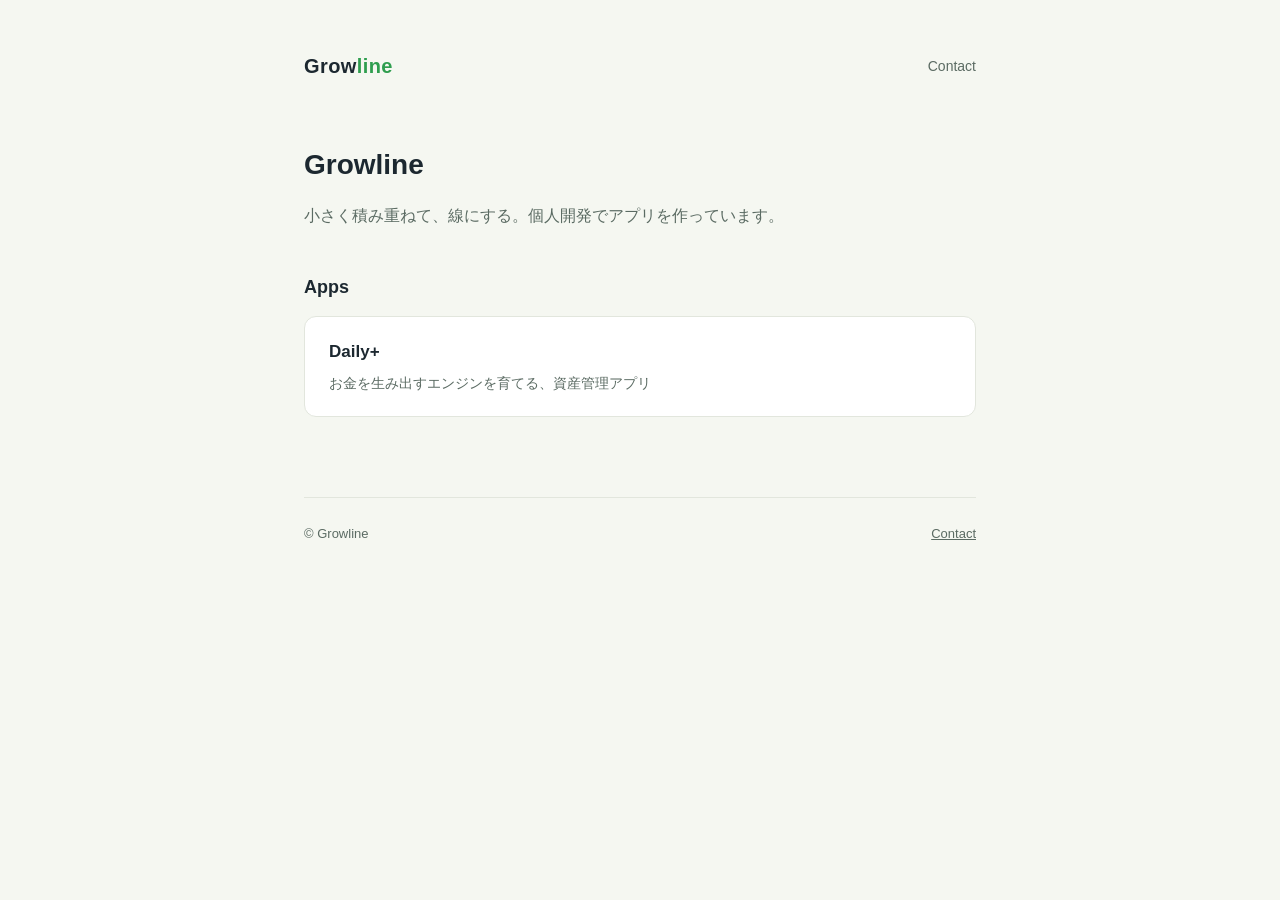
==== index.html @ 9c09496f "Initial Growline site: Daily+ の紹介・プライバシーポリシー・利用規約を公開" ====
<!doctype html>
<html lang="ja">
<head>
<meta charset="utf-8">
<meta name="viewport" content="width=device-width, initial-scale=1">
<title>Growline</title>
<meta name="description" content="Growlineが開発しているアプリの一覧とサポート情報">
<link rel="stylesheet" href="./assets/css/style.css">
</head>
<body>
<div class="wrap">
  <header class="site-header">
    <a class="logo" href="./">Grow<span>line</span></a>
    <nav class="site-nav">
      <a href="./contact/">Contact</a>
    </nav>
  </header>

  <main>
    <h1>Growline</h1>
    <p class="lede">小さく積み重ねて、線にする。個人開発でアプリを作っています。</p>

    <h2>Apps</h2>
    <a class="app-card" href="./apps/daily-plus/">
      <div class="app-name">Daily+</div>
      <p class="app-desc">お金を生み出すエンジンを育てる、資産管理アプリ</p>
    </a>
  </main>

  <footer class="site-footer">
    <span>&copy; Growline</span>
    <a href="./contact/">Contact</a>
  </footer>
</div>
</body>
</html>
---- assets/css/style.css ----
:root {
  --ink: #1c2830;
  --ink-soft: #5b6b63;
  --bg: #f5f7f1;
  --surface: #ffffff;
  --line: #e2e6dd;
  --accent: #2f9e4f;
  --accent-soft: #8bc63f;
  --max-width: 720px;
}

@media (prefers-color-scheme: dark) {
  :root {
    --ink: #eaf1ec;
    --ink-soft: #a7b3ac;
    --bg: #10161a;
    --surface: #171f24;
    --line: #263038;
    --accent: #4fc873;
    --accent-soft: #a8db5c;
  }
}

* {
  box-sizing: border-box;
}

body {
  margin: 0;
  background: var(--bg);
  color: var(--ink);
  font-family: -apple-system, BlinkMacSystemFont, "Hiragino Sans", "Yu Gothic", "Noto Sans JP", sans-serif;
  line-height: 1.8;
  -webkit-font-smoothing: antialiased;
}

.wrap {
  max-width: var(--max-width);
  margin: 0 auto;
  padding: 48px 24px 80px;
}

header.site-header {
  display: flex;
  align-items: center;
  justify-content: space-between;
  margin-bottom: 56px;
}

.logo {
  font-size: 20px;
  font-weight: 700;
  letter-spacing: 0.02em;
  color: var(--ink);
  text-decoration: none;
}

.logo span {
  color: var(--accent);
}

nav.site-nav a {
  color: var(--ink-soft);
  text-decoration: none;
  font-size: 14px;
  margin-left: 20px;
}

nav.site-nav a:hover {
  color: var(--accent);
}

h1 {
  font-size: 28px;
  font-weight: 700;
  margin: 0 0 12px;
}

h2 {
  font-size: 18px;
  font-weight: 700;
  margin: 40px 0 12px;
}

p {
  color: var(--ink-soft);
  margin: 0 0 16px;
}

.lede {
  font-size: 16px;
  color: var(--ink-soft);
  margin-bottom: 40px;
}

.app-card {
  display: block;
  padding: 20px 24px;
  border: 1px solid var(--line);
  border-radius: 12px;
  background: var(--surface);
  text-decoration: none;
  color: var(--ink);
  margin-bottom: 16px;
  transition: border-color 0.15s ease;
}

.app-card:hover {
  border-color: var(--accent);
}

.app-card .app-name {
  font-size: 17px;
  font-weight: 700;
  margin-bottom: 4px;
}

.app-card .app-desc {
  font-size: 14px;
  color: var(--ink-soft);
  margin: 0;
}

.app-links {
  display: flex;
  gap: 16px;
  margin-top: 24px;
  font-size: 14px;
}

.app-links a {
  color: var(--accent);
  text-decoration: none;
}

.app-links a:hover {
  text-decoration: underline;
}

.legal section {
  margin-bottom: 28px;
}

.legal h2 {
  font-size: 16px;
  margin: 0 0 8px;
}

.legal p {
  white-space: pre-line;
}

.effective-date {
  margin-top: 48px;
  font-size: 13px;
  color: var(--ink-soft);
  border-top: 1px solid var(--line);
  padding-top: 16px;
}

.back-link {
  display: inline-block;
  margin-bottom: 32px;
  font-size: 14px;
  color: var(--ink-soft);
  text-decoration: none;
}

.back-link:hover {
  color: var(--accent);
}

footer.site-footer {
  margin-top: 80px;
  padding-top: 24px;
  border-top: 1px solid var(--line);
  font-size: 13px;
  color: var(--ink-soft);
  display: flex;
  justify-content: space-between;
  flex-wrap: wrap;
  gap: 8px;
}

footer.site-footer a {
  color: var(--ink-soft);
}

.contact-email {
  display: inline-block;
  font-size: 16px;
  font-weight: 600;
  color: var(--accent);
  text-decoration: none;
  margin-top: 8px;
}
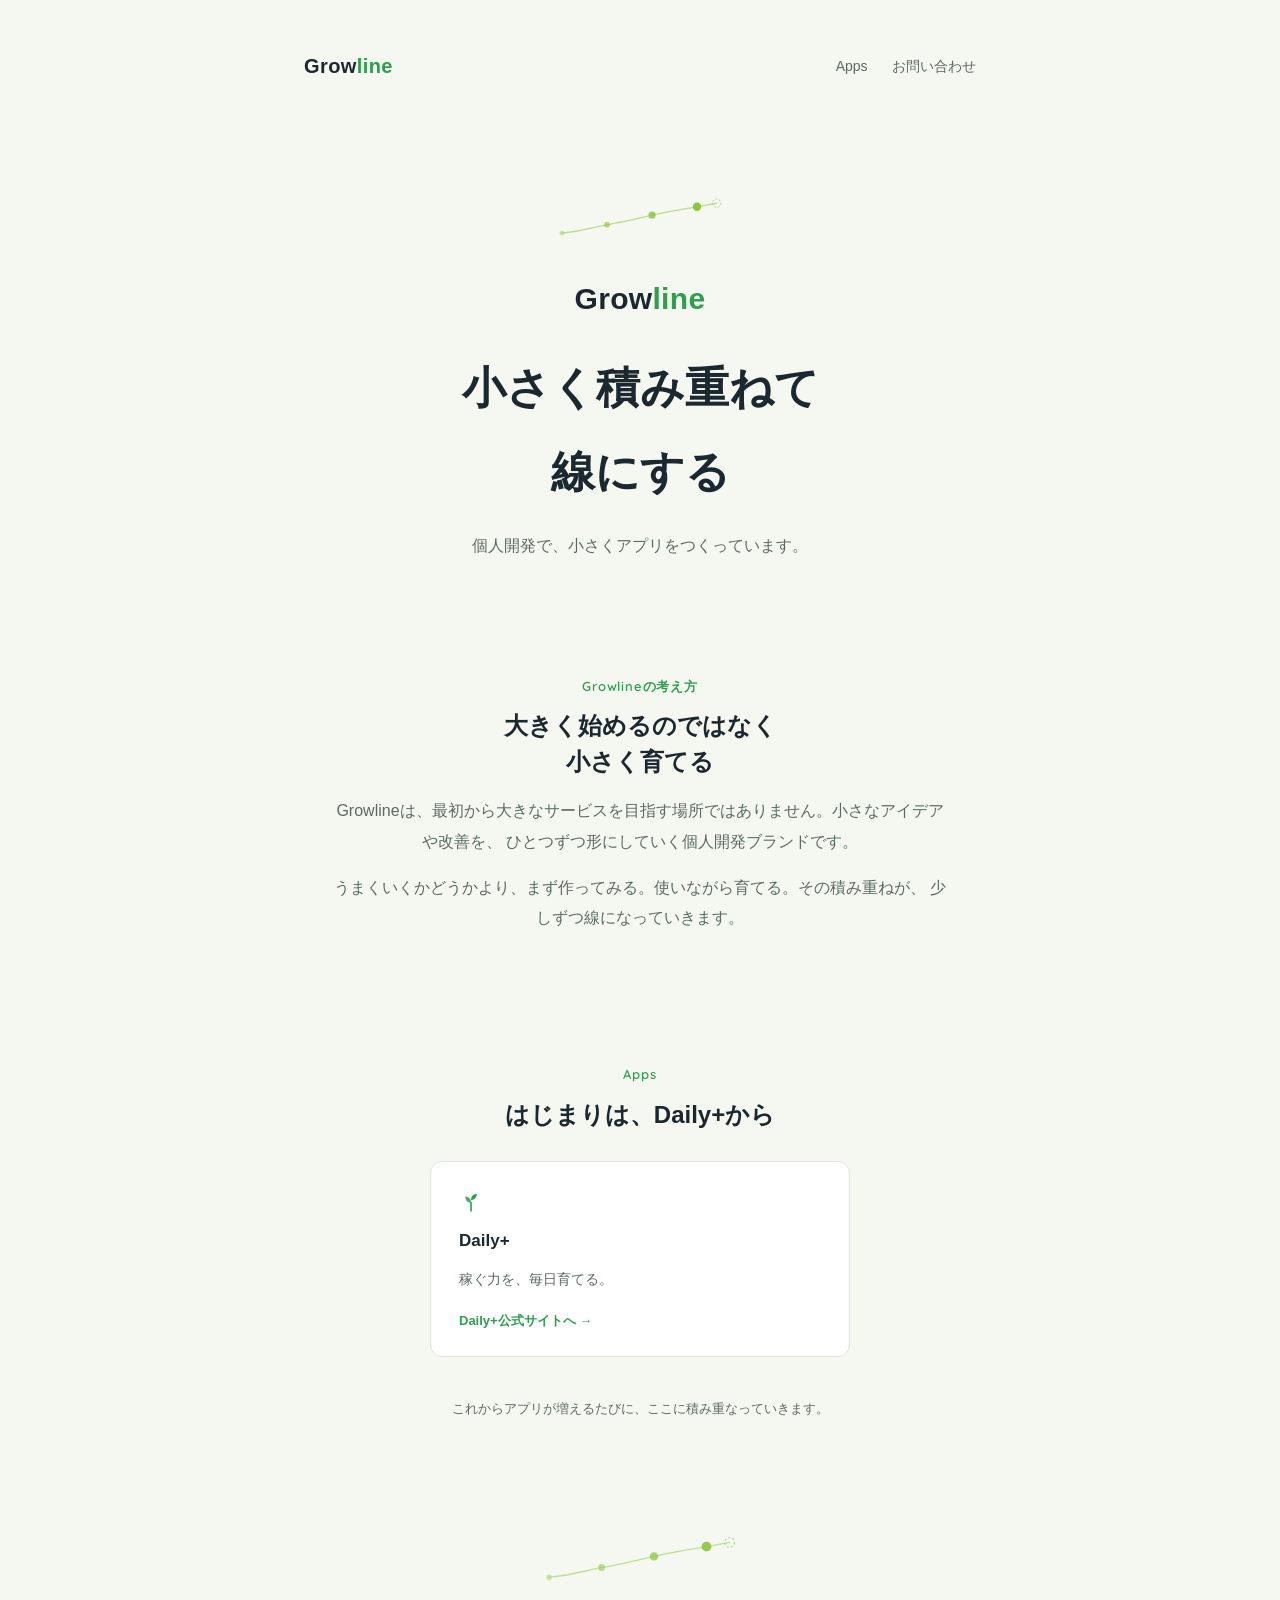
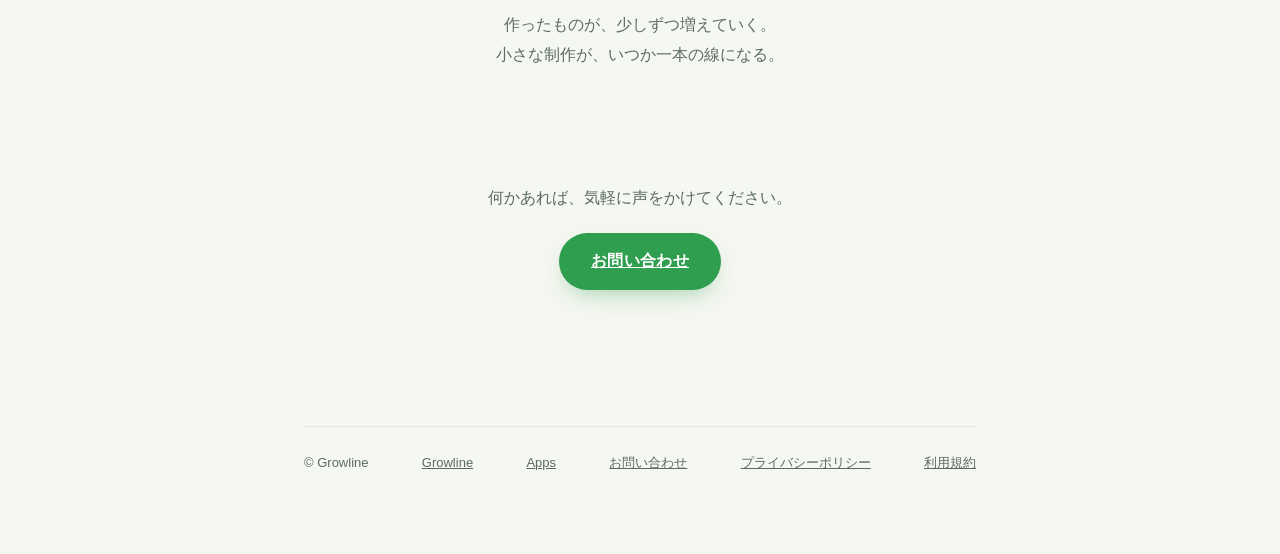
==== commit ad4ba725: "Growlineトップページをブランドサイトへリニューアル、ヘッダー表記を統一 - トップページをHero/考え方/Apps/積み重ね/Contact/Footerの構成に全面リライト。   「小さく" ====
--- a/index.html
+++ b/index.html
@@ -4,33 +4,114 @@
 <meta charset="utf-8">
 <meta name="viewport" content="width=device-width, initial-scale=1">
 <title>Growline</title>
-<meta name="description" content="Growlineが開発しているアプリの一覧とサポート情報">
+<meta name="description" content="小さく積み重ねて、線にする。Growlineは、小さなアイデアや制作を積み重ねながら育てていく個人開発ブランドです。">
+<link rel="icon" href="./assets/favicon.png">
 <link rel="stylesheet" href="./assets/css/style.css">
 </head>
 <body>
+
+<svg style="display:none" aria-hidden="true">
+  <symbol id="icon-sprout" viewBox="0 0 24 24" fill="none">
+    <path d="M12 21V12.5" stroke="currentColor" stroke-width="1.6" stroke-linecap="round"/>
+    <path d="M12 13C12 13 6.2 12.6 6.2 6.6C6.2 6.6 12 6.1 12 13Z" fill="currentColor" opacity="0.85"/>
+    <path d="M12 10.2C12 10.2 17.8 9.7 17.8 4C17.8 4 12 3.5 12 10.2Z" fill="currentColor"/>
+  </symbol>
+  <symbol id="icon-growthline" viewBox="0 0 300 80" fill="none">
+    <path d="M20 62 C 60 58, 70 52, 95 48 C 120 44, 145 38, 170 32 C 195 26, 220 22, 245 18 C 258 16, 268 14, 278 12"
+      stroke="currentColor" stroke-width="2" stroke-linecap="round" opacity="0.55"/>
+    <circle cx="20" cy="62" r="4" fill="currentColor" opacity="0.4"/>
+    <circle cx="95" cy="48" r="5" fill="currentColor" opacity="0.6"/>
+    <circle cx="170" cy="32" r="6" fill="currentColor" opacity="0.8"/>
+    <circle cx="245" cy="18" r="7" fill="currentColor"/>
+    <circle cx="278" cy="12" r="7" fill="none" stroke="currentColor" stroke-width="1.6" stroke-dasharray="3 3" opacity="0.7"/>
+  </symbol>
+</svg>
+
 <div class="wrap">
   <header class="site-header">
     <a class="logo" href="./">Grow<span>line</span></a>
     <nav class="site-nav">
-      <a href="./contact/">Contact</a>
+      <a href="#apps">Apps</a>
+      <a href="./contact/">お問い合わせ</a>
     </nav>
   </header>
 
-  <main>
-    <h1>Growline</h1>
-    <p class="lede">小さく積み重ねて、線にする。個人開発でアプリを作っています。</p>
+  <main class="landing">
 
-    <h2>Apps</h2>
-    <a class="app-card" href="./apps/daily-plus/">
-      <div class="app-name">Daily+</div>
-      <p class="app-desc">お金を生み出すエンジンを育てる、資産管理アプリ</p>
-    </a>
+    <!-- Hero -->
+    <section class="gl-hero">
+      <div class="gl-hero-glyph" aria-hidden="true">
+        <svg aria-hidden="true"><use href="#icon-growthline"></use></svg>
+      </div>
+      <h1 class="gl-hero-name">Grow<span>line</span></h1>
+      <p class="gl-hero-tagline">小さく積み重ねて<br>線にする</p>
+      <p class="gl-hero-sub">個人開発で、小さくアプリをつくっています。</p>
+    </section>
+
+    <!-- Growlineの考え方 -->
+    <section class="story reveal">
+      <div class="section-inner" style="text-align:center;">
+        <p class="eyebrow">Growlineの考え方</p>
+        <h2>大きく始めるのではなく<br>小さく育てる</h2>
+        <p>
+          Growlineは、最初から大きなサービスを目指す場所ではありません。小さなアイデアや改善を、
+          ひとつずつ形にしていく個人開発ブランドです。
+        </p>
+        <p>
+          うまくいくかどうかより、まず作ってみる。使いながら育てる。その積み重ねが、
+          少しずつ線になっていきます。
+        </p>
+      </div>
+    </section>
+
+    <!-- Apps -->
+    <section class="gl-apps reveal" id="apps">
+      <div class="section-inner" style="max-width:var(--width-landing); text-align:center;">
+        <p class="eyebrow">Apps</p>
+        <h2>はじまりは、Daily+から</h2>
+        <div class="gl-app-grid">
+          <a class="app-card gl-app-card" href="./apps/daily-plus/">
+            <svg class="icon-sprout" aria-hidden="true"><use href="#icon-sprout"></use></svg>
+            <div class="app-name">Daily+</div>
+            <p class="app-desc">稼ぐ力を、毎日育てる。</p>
+            <span class="gl-app-link">Daily+公式サイトへ &rarr;</span>
+          </a>
+        </div>
+        <p class="gl-apps-note">これからアプリが増えるたびに、ここに積み重なっていきます。</p>
+      </div>
+    </section>
+
+    <!-- 積み重ね -->
+    <section class="gl-growth reveal">
+      <div class="section-inner" style="text-align:center;">
+        <div class="gl-growth-glyph" aria-hidden="true">
+          <svg aria-hidden="true"><use href="#icon-growthline"></use></svg>
+        </div>
+        <p class="gl-growth-caption">
+          作ったものが、少しずつ増えていく。<br>
+          小さな制作が、いつか一本の線になる。
+        </p>
+      </div>
+    </section>
+
+    <!-- Contact -->
+    <section class="cta-final reveal">
+      <p>何かあれば、気軽に声をかけてください。</p>
+      <a class="btn-primary" href="./contact/">お問い合わせ</a>
+    </section>
+
   </main>
 
   <footer class="site-footer">
     <span>&copy; Growline</span>
-    <a href="./contact/">Contact</a>
+    <a href="./">Growline</a>
+    <a href="#apps">Apps</a>
+    <a href="./contact/">お問い合わせ</a>
+    <a href="./apps/daily-plus/privacy/">プライバシーポリシー</a>
+    <a href="./apps/daily-plus/terms/">利用規約</a>
   </footer>
 </div>
+
+<script src="./assets/js/reveal.js" defer></script>
 </body>
 </html>
--- a/assets/css/style.css
+++ b/assets/css/style.css
@@ -194,3 +194,741 @@
   text-decoration: none;
   margin-top: 8px;
 }
+
+/* ============================================================
+   Daily+ ブランドランディング（apps/daily-plus/index.html 専用）
+   既存クラス・トークンは変更せず、ここから下に追記する。
+   ============================================================ */
+
+@font-face {
+  font-family: "Quicksand";
+  src: url("../fonts/Quicksand-Medium.ttf") format("truetype");
+  font-weight: 500;
+  font-style: normal;
+  font-display: swap;
+}
+@font-face {
+  font-family: "Quicksand";
+  src: url("../fonts/Quicksand-SemiBold.ttf") format("truetype");
+  font-weight: 600;
+  font-style: normal;
+  font-display: swap;
+}
+@font-face {
+  font-family: "Quicksand";
+  src: url("../fonts/Quicksand-Bold.ttf") format("truetype");
+  font-weight: 700;
+  font-style: normal;
+  font-display: swap;
+}
+
+:root {
+  --coin: #e8a317;
+  --sprout-light: #8bc63f;
+  --font-numeric: "Quicksand", -apple-system, BlinkMacSystemFont, "Hiragino Sans", "Yu Gothic", "Noto Sans JP",
+    sans-serif;
+  --width-landing: 1120px;
+}
+
+@media (prefers-color-scheme: dark) {
+  :root {
+    --coin: #f3b74a;
+    --sprout-light: #a8db5c;
+  }
+}
+
+/* オーナーが明示的にライトを選んだ場合は常にライトトークンを使う */
+:root[data-theme="light"] {
+  --coin: #e8a317;
+  --sprout-light: #8bc63f;
+}
+:root[data-theme="dark"] {
+  --coin: #f3b74a;
+  --sprout-light: #a8db5c;
+}
+
+.wrap--wide {
+  max-width: var(--width-landing);
+}
+
+.landing section {
+  padding: 56px 0;
+  max-width: 100%;
+}
+
+.landing .section-inner {
+  max-width: 620px;
+  margin: 0 auto;
+}
+
+.eyebrow {
+  font-family: var(--font-numeric);
+  font-weight: 600;
+  font-size: 13px;
+  letter-spacing: 0.06em;
+  color: var(--accent);
+  margin: 0 0 10px;
+}
+
+.landing h2 {
+  font-size: 24px;
+  line-height: 1.5;
+  margin: 0 0 16px;
+}
+
+.landing p {
+  line-height: 1.9;
+}
+
+/* ---- ヘッダーのDaily+ロゴ（daily-plusページ専用） ---- */
+
+.logo-daily {
+  display: inline-flex;
+  align-items: center;
+  gap: 6px;
+}
+
+.logo-daily .icon-sprout {
+  width: 18px;
+  height: 18px;
+  color: var(--accent);
+  flex-shrink: 0;
+}
+
+/* ---- 「考え方」セクションの控えめな成長モチーフ ---- */
+
+.story-glyph {
+  width: 34px;
+  height: 34px;
+  margin: 36px auto;
+  color: var(--sprout-light);
+  opacity: 0.8;
+}
+
+.story-glyph svg {
+  width: 100%;
+  height: 100%;
+}
+
+/* ---- Hero ---- */
+
+.hero {
+  position: relative;
+  padding: 32px 0 48px;
+  display: flex;
+  flex-direction: column;
+  align-items: center;
+  text-align: center;
+  gap: 32px;
+  overflow: hidden;
+}
+
+.hero-bg {
+  position: absolute;
+  inset: -25% -25% auto -25%;
+  height: 560px;
+  background: radial-gradient(40% 40% at 28% 22%, rgba(139, 198, 63, 0.32), transparent 60%),
+    radial-gradient(32% 32% at 78% 10%, rgba(232, 163, 23, 0.16), transparent 60%);
+  filter: blur(48px);
+  z-index: -1;
+  pointer-events: none;
+}
+
+@media (prefers-color-scheme: dark) {
+  .hero-bg {
+    background: radial-gradient(40% 40% at 28% 22%, rgba(168, 219, 92, 0.16), transparent 60%),
+      radial-gradient(32% 32% at 78% 10%, rgba(243, 183, 74, 0.1), transparent 60%);
+  }
+}
+
+.hero-eyebrow {
+  display: inline-flex;
+  align-items: center;
+  gap: 6px;
+  font-family: var(--font-numeric);
+  font-weight: 600;
+  font-size: 14px;
+  letter-spacing: 0.04em;
+  color: var(--accent);
+  margin: 0 0 4px;
+}
+
+.hero-eyebrow .icon-sprout {
+  width: 16px;
+  height: 16px;
+  flex-shrink: 0;
+}
+
+.hero-title {
+  font-size: clamp(28px, 7vw, 40px);
+  font-weight: 700;
+  line-height: 1.45;
+  margin: 0;
+  color: var(--ink);
+}
+
+.hero-sub {
+  font-size: 16px;
+  color: var(--ink-soft);
+  max-width: 420px;
+  margin: 0 auto;
+  line-height: 1.9;
+}
+
+.hero-cta {
+  display: flex;
+  flex-direction: column;
+  align-items: center;
+  gap: 10px;
+}
+
+.hero-cta-note {
+  font-size: 12px;
+  color: var(--ink-soft);
+}
+
+.btn-primary {
+  display: inline-flex;
+  align-items: center;
+  justify-content: center;
+  padding: 14px 32px;
+  border-radius: 999px;
+  background: var(--accent);
+  color: #fff;
+  font-weight: 700;
+  font-size: 16px;
+  letter-spacing: 0.02em;
+  border: none;
+  box-shadow: 0 10px 24px -10px rgba(47, 158, 79, 0.5);
+}
+
+.btn-primary--soon {
+  background: var(--surface);
+  color: var(--accent);
+  border: 1.5px solid var(--accent);
+  box-shadow: none;
+  cursor: default;
+}
+
+.hero-visual {
+  position: relative;
+  display: flex;
+  justify-content: center;
+}
+
+.phone-frame {
+  position: relative;
+  width: 220px;
+  border-radius: 30px;
+  overflow: hidden;
+  border: 6px solid var(--ink);
+  background: var(--ink);
+  box-shadow: 0 28px 52px -22px rgba(28, 40, 48, 0.4);
+}
+
+.phone-frame img {
+  display: block;
+  width: 100%;
+  height: auto;
+}
+
+@media (min-width: 760px) {
+  .hero {
+    flex-direction: row;
+    text-align: left;
+    align-items: center;
+    justify-content: space-between;
+    padding: 88px 0 104px;
+    gap: 56px;
+  }
+  .hero-copy {
+    flex: 1;
+    min-width: 0;
+  }
+  .hero-sub {
+    margin: 0;
+  }
+  .hero-cta {
+    align-items: flex-start;
+  }
+  .phone-frame {
+    width: 250px;
+  }
+}
+
+/* ---- Split layout: 考え方 / 今日の日給 / 成長を見る で共有 ---- */
+
+.split {
+  display: flex;
+  flex-direction: column;
+  gap: 28px;
+  align-items: center;
+}
+
+.split .split-visual {
+  width: 100%;
+  max-width: 260px;
+  flex-shrink: 0;
+}
+
+.split .split-visual img {
+  width: 100%;
+  height: auto;
+  display: block;
+  border-radius: 20px;
+  box-shadow: 0 22px 44px -26px rgba(28, 40, 48, 0.32);
+}
+
+.split .split-body {
+  text-align: center;
+}
+
+@media (min-width: 760px) {
+  .split {
+    flex-direction: row;
+    align-items: center;
+    gap: 64px;
+  }
+  .split.split-reverse {
+    flex-direction: row-reverse;
+  }
+  .split .split-body {
+    flex: 1;
+    text-align: left;
+  }
+  .split .split-body .eyebrow,
+  .split .split-body h2,
+  .split .split-body p {
+    margin-left: 0;
+  }
+}
+
+.metric-list {
+  list-style: none;
+  padding: 0;
+  margin: 20px 0 0;
+  display: flex;
+  flex-direction: column;
+  gap: 16px;
+  text-align: left;
+}
+
+.metric-list li {
+  padding-left: 20px;
+  position: relative;
+  color: var(--ink-soft);
+  line-height: 1.8;
+  font-size: 14px;
+}
+
+.metric-list li::before {
+  content: "";
+  position: absolute;
+  left: 0;
+  top: 8px;
+  width: 8px;
+  height: 8px;
+  border-radius: 50%;
+  background: var(--sprout-light);
+}
+
+.metric-list strong {
+  display: block;
+  color: var(--ink);
+  font-weight: 700;
+  font-size: 15px;
+  margin-bottom: 2px;
+}
+
+.promise-card {
+  margin-top: 24px;
+  padding: 20px 24px;
+  border-radius: 16px;
+  background: var(--surface);
+  border: 1px solid var(--line);
+  font-size: 14px;
+  color: var(--ink-soft);
+  line-height: 1.9;
+  text-align: left;
+}
+
+.promise-card strong {
+  color: var(--accent);
+}
+
+/* ---- Features ---- */
+
+.features .section-inner {
+  max-width: var(--width-landing);
+  text-align: center;
+}
+
+.feature-grid {
+  display: grid;
+  grid-template-columns: 1fr;
+  gap: 16px;
+  margin-top: 28px;
+  text-align: left;
+}
+
+.feature-card {
+  padding: 24px;
+  border-radius: 16px;
+  background: var(--surface);
+  border: 1px solid var(--line);
+}
+
+.feature-card .icon-sprout {
+  width: 22px;
+  height: 22px;
+  color: var(--accent);
+  margin-bottom: 12px;
+}
+
+.feature-card h3 {
+  font-size: 16px;
+  margin: 0 0 8px;
+  color: var(--ink);
+}
+
+.feature-card p {
+  margin: 0;
+  font-size: 14px;
+  color: var(--ink-soft);
+}
+
+@media (min-width: 640px) {
+  .feature-grid {
+    grid-template-columns: repeat(2, 1fr);
+  }
+}
+
+/* ---- App Preview ---- */
+
+.app-preview .section-inner {
+  max-width: var(--width-landing);
+  text-align: center;
+}
+
+.preview-scroll {
+  display: flex;
+  gap: 16px;
+  overflow-x: auto;
+  padding: 28px 4px 12px;
+  scroll-snap-type: x mandatory;
+  -webkit-overflow-scrolling: touch;
+}
+
+.preview-item {
+  flex: 0 0 auto;
+  width: 190px;
+  scroll-snap-align: center;
+  text-align: center;
+}
+
+.preview-item img {
+  width: 100%;
+  height: auto;
+  display: block;
+  border-radius: 18px;
+  box-shadow: 0 18px 36px -20px rgba(28, 40, 48, 0.32);
+}
+
+.preview-item span {
+  display: block;
+  margin-top: 10px;
+  font-size: 13px;
+  color: var(--ink-soft);
+}
+
+@media (min-width: 760px) {
+  .preview-scroll {
+    overflow: visible;
+    flex-wrap: wrap;
+    justify-content: center;
+  }
+}
+
+/* ---- CTA (最終) ---- */
+
+.cta-final {
+  text-align: center;
+  display: flex;
+  flex-direction: column;
+  align-items: center;
+  gap: 20px;
+}
+
+.cta-final h2 {
+  font-size: 26px;
+}
+
+.cta-final p {
+  color: var(--ink-soft);
+  margin: 0;
+}
+
+@media (min-width: 760px) {
+  .mobile-only {
+    display: none;
+  }
+}
+
+/* ---- Scroll reveal（progressive enhancement） ---- */
+
+.reveal {
+  opacity: 1;
+  transform: none;
+}
+
+.js-ready .reveal {
+  opacity: 0;
+  transform: translateY(16px);
+  transition: opacity 0.6s ease, transform 0.6s ease;
+}
+
+.js-ready .reveal.is-visible {
+  opacity: 1;
+  transform: none;
+}
+
+@media (prefers-reduced-motion: reduce) {
+  .js-ready .reveal {
+    opacity: 1;
+    transform: none;
+    transition: none;
+  }
+}
+
+/* ============================================================
+   Contact ページ（contact/index.html 専用）
+   ============================================================ */
+
+.contact-hero {
+  position: relative;
+  text-align: center;
+  padding: 56px 0 40px;
+  overflow: hidden;
+}
+
+.contact-hero-bg {
+  position: absolute;
+  inset: -30% -25% auto -25%;
+  height: 380px;
+  background: radial-gradient(45% 45% at 50% 20%, rgba(139, 198, 63, 0.28), transparent 62%);
+  filter: blur(44px);
+  z-index: -1;
+  pointer-events: none;
+}
+
+@media (prefers-color-scheme: dark) {
+  .contact-hero-bg {
+    background: radial-gradient(45% 45% at 50% 20%, rgba(168, 219, 92, 0.14), transparent 62%);
+  }
+}
+
+.contact-hero h1 {
+  font-size: clamp(26px, 6vw, 34px);
+  font-weight: 700;
+  line-height: 1.4;
+  margin: 0 0 16px;
+  color: var(--ink);
+}
+
+.contact-lede {
+  max-width: 400px;
+  margin: 0 auto;
+  color: var(--ink-soft);
+}
+
+.contact-card-section {
+  display: flex;
+  justify-content: center;
+  padding: 24px 0 56px;
+}
+
+.contact-card {
+  width: 100%;
+  max-width: 380px;
+  padding: 40px 32px;
+  border-radius: 20px;
+  background: var(--surface);
+  border: 1px solid var(--line);
+  box-shadow: 0 24px 48px -30px rgba(28, 40, 48, 0.25);
+  text-align: center;
+  display: flex;
+  flex-direction: column;
+  align-items: center;
+  gap: 16px;
+}
+
+.contact-card .icon-sprout {
+  width: 32px;
+  height: 32px;
+  color: var(--sprout-light);
+}
+
+.contact-card-email {
+  font-family: var(--font-numeric);
+  font-size: 17px;
+  font-weight: 600;
+  color: var(--ink);
+  margin: 0;
+  word-break: break-all;
+}
+
+.contact-examples {
+  padding-bottom: 64px;
+}
+
+.example-list {
+  list-style: none;
+  padding: 0;
+  margin: 24px auto 0;
+  max-width: 560px;
+  display: grid;
+  grid-template-columns: 1fr;
+  gap: 12px;
+}
+
+.example-list li {
+  position: relative;
+  padding: 14px 20px 14px 34px;
+  background: var(--surface);
+  border: 1px solid var(--line);
+  border-radius: 12px;
+  color: var(--ink-soft);
+  font-size: 14px;
+  text-align: left;
+}
+
+.example-list li::before {
+  content: "";
+  position: absolute;
+  left: 16px;
+  top: 50%;
+  transform: translateY(-50%);
+  width: 7px;
+  height: 7px;
+  border-radius: 50%;
+  background: var(--sprout-light);
+}
+
+@media (min-width: 640px) {
+  .example-list {
+    grid-template-columns: repeat(2, 1fr);
+  }
+}
+
+/* ============================================================
+   Growline トップページ（index.html 専用）
+   ============================================================ */
+
+.gl-hero {
+  text-align: center;
+  padding: 48px 0 40px;
+}
+
+.gl-hero-glyph {
+  width: 180px;
+  height: 48px;
+  margin: 0 auto 28px;
+  color: var(--sprout-light);
+}
+
+.gl-hero-glyph svg {
+  width: 100%;
+  height: 100%;
+}
+
+.gl-hero-name {
+  font-size: clamp(24px, 5vw, 30px);
+  font-weight: 700;
+  letter-spacing: 0.01em;
+  margin: 0 0 20px;
+  color: var(--ink);
+}
+
+.gl-hero-name span {
+  color: var(--accent);
+}
+
+.gl-hero-tagline {
+  font-size: clamp(30px, 7.5vw, 44px);
+  font-weight: 700;
+  line-height: 1.4;
+  margin: 0 0 18px;
+  color: var(--ink);
+}
+
+.gl-hero-sub {
+  font-size: 16px;
+  color: var(--ink-soft);
+  max-width: 380px;
+  margin: 0 auto;
+}
+
+.gl-app-grid {
+  display: grid;
+  grid-template-columns: repeat(auto-fit, minmax(240px, 1fr));
+  gap: 16px;
+  max-width: 420px;
+  margin: 28px auto 0;
+}
+
+.gl-app-card {
+  display: flex;
+  flex-direction: column;
+  align-items: flex-start;
+  gap: 6px;
+  padding: 28px 28px 24px;
+  text-align: left;
+}
+
+.gl-app-card .icon-sprout {
+  width: 24px;
+  height: 24px;
+  color: var(--accent);
+  margin-bottom: 6px;
+}
+
+.gl-app-card .gl-app-link {
+  margin-top: 10px;
+  font-size: 13px;
+  font-weight: 600;
+  color: var(--accent);
+}
+
+.gl-apps-note {
+  margin: 24px 0 0;
+  font-size: 13px;
+  color: var(--ink-soft);
+}
+
+.gl-growth {
+  text-align: center;
+}
+
+.gl-growth-glyph {
+  width: 220px;
+  height: 56px;
+  margin: 0 auto 20px;
+  color: var(--sprout-light);
+  opacity: 0.9;
+}
+
+.gl-growth-glyph svg {
+  width: 100%;
+  height: 100%;
+}
+
+.gl-growth-caption {
+  color: var(--ink-soft);
+  margin: 0;
+}
+
+@media (min-width: 760px) {
+  .gl-hero {
+    padding: 88px 0 64px;
+  }
+}
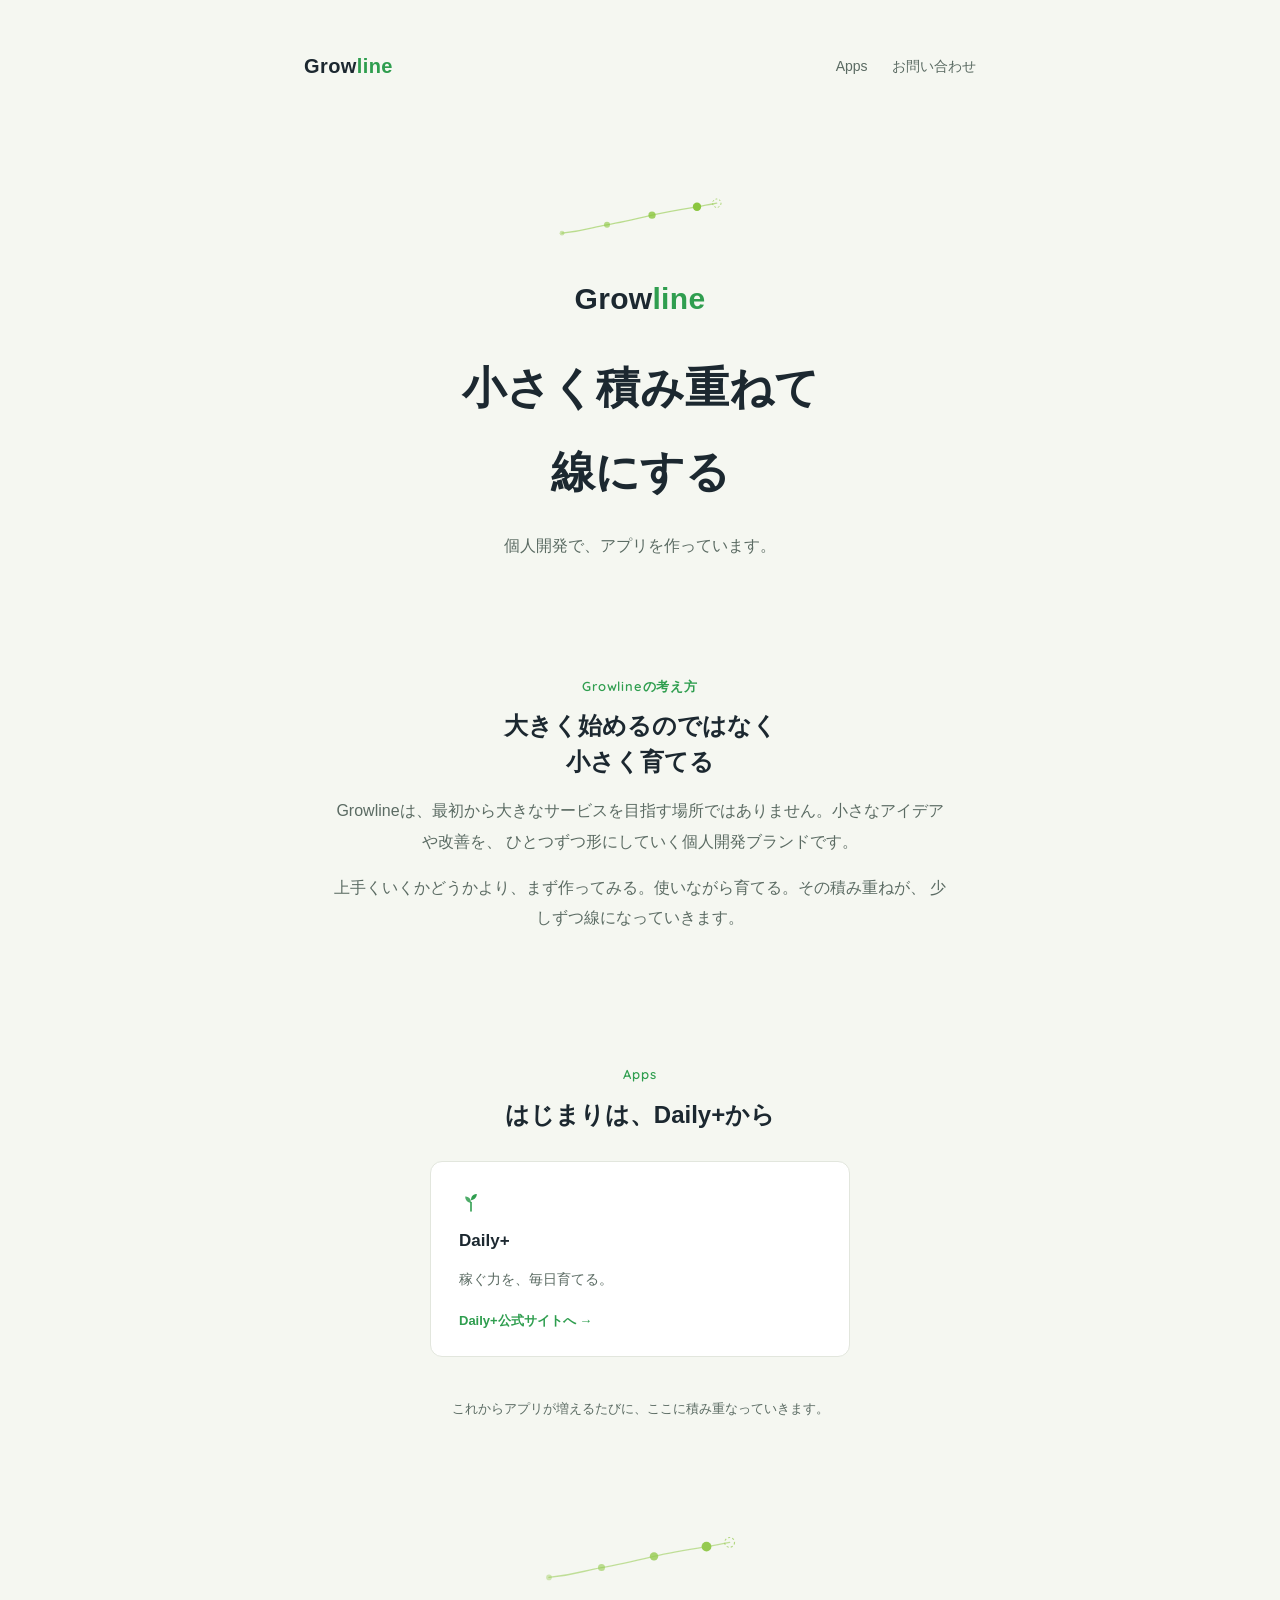
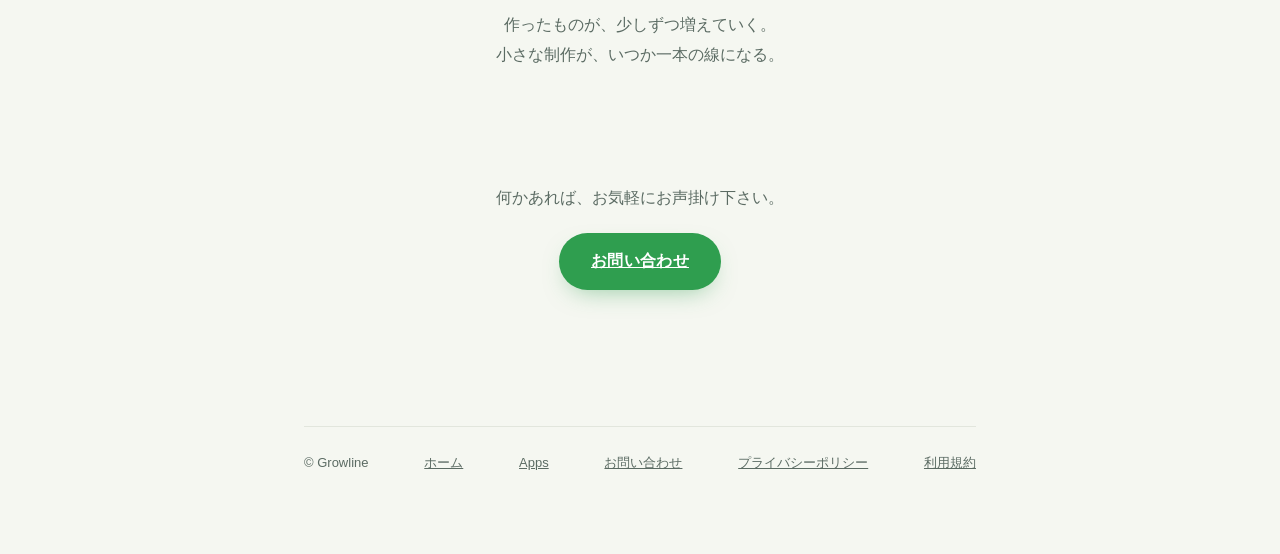
==== commit 91e81749: "文言調整とナビ表記の統一 - Growlineトップ: Hero説明文/考え方本文/Contact CTA文言を調整 - 各ページのナビ「Growline」表記を「ホーム」に統一、Contactフッタ" ====
--- a/index.html
+++ b/index.html
@@ -45,7 +45,7 @@
       </div>
       <h1 class="gl-hero-name">Grow<span>line</span></h1>
       <p class="gl-hero-tagline">小さく積み重ねて<br>線にする</p>
-      <p class="gl-hero-sub">個人開発で、小さくアプリをつくっています。</p>
+      <p class="gl-hero-sub">個人開発で、アプリを作っています。</p>
     </section>
 
     <!-- Growlineの考え方 -->
@@ -58,7 +58,7 @@
           ひとつずつ形にしていく個人開発ブランドです。
         </p>
         <p>
-          うまくいくかどうかより、まず作ってみる。使いながら育てる。その積み重ねが、
+          上手くいくかどうかより、まず作ってみる。使いながら育てる。その積み重ねが、
           少しずつ線になっていきます。
         </p>
       </div>
@@ -96,7 +96,7 @@
 
     <!-- Contact -->
     <section class="cta-final reveal">
-      <p>何かあれば、気軽に声をかけてください。</p>
+      <p>何かあれば、お気軽にお声掛け下さい。</p>
       <a class="btn-primary" href="./contact/">お問い合わせ</a>
     </section>
 
@@ -104,7 +104,7 @@
 
   <footer class="site-footer">
     <span>&copy; Growline</span>
-    <a href="./">Growline</a>
+    <a href="./">ホーム</a>
     <a href="#apps">Apps</a>
     <a href="./contact/">お問い合わせ</a>
     <a href="./apps/daily-plus/privacy/">プライバシーポリシー</a>
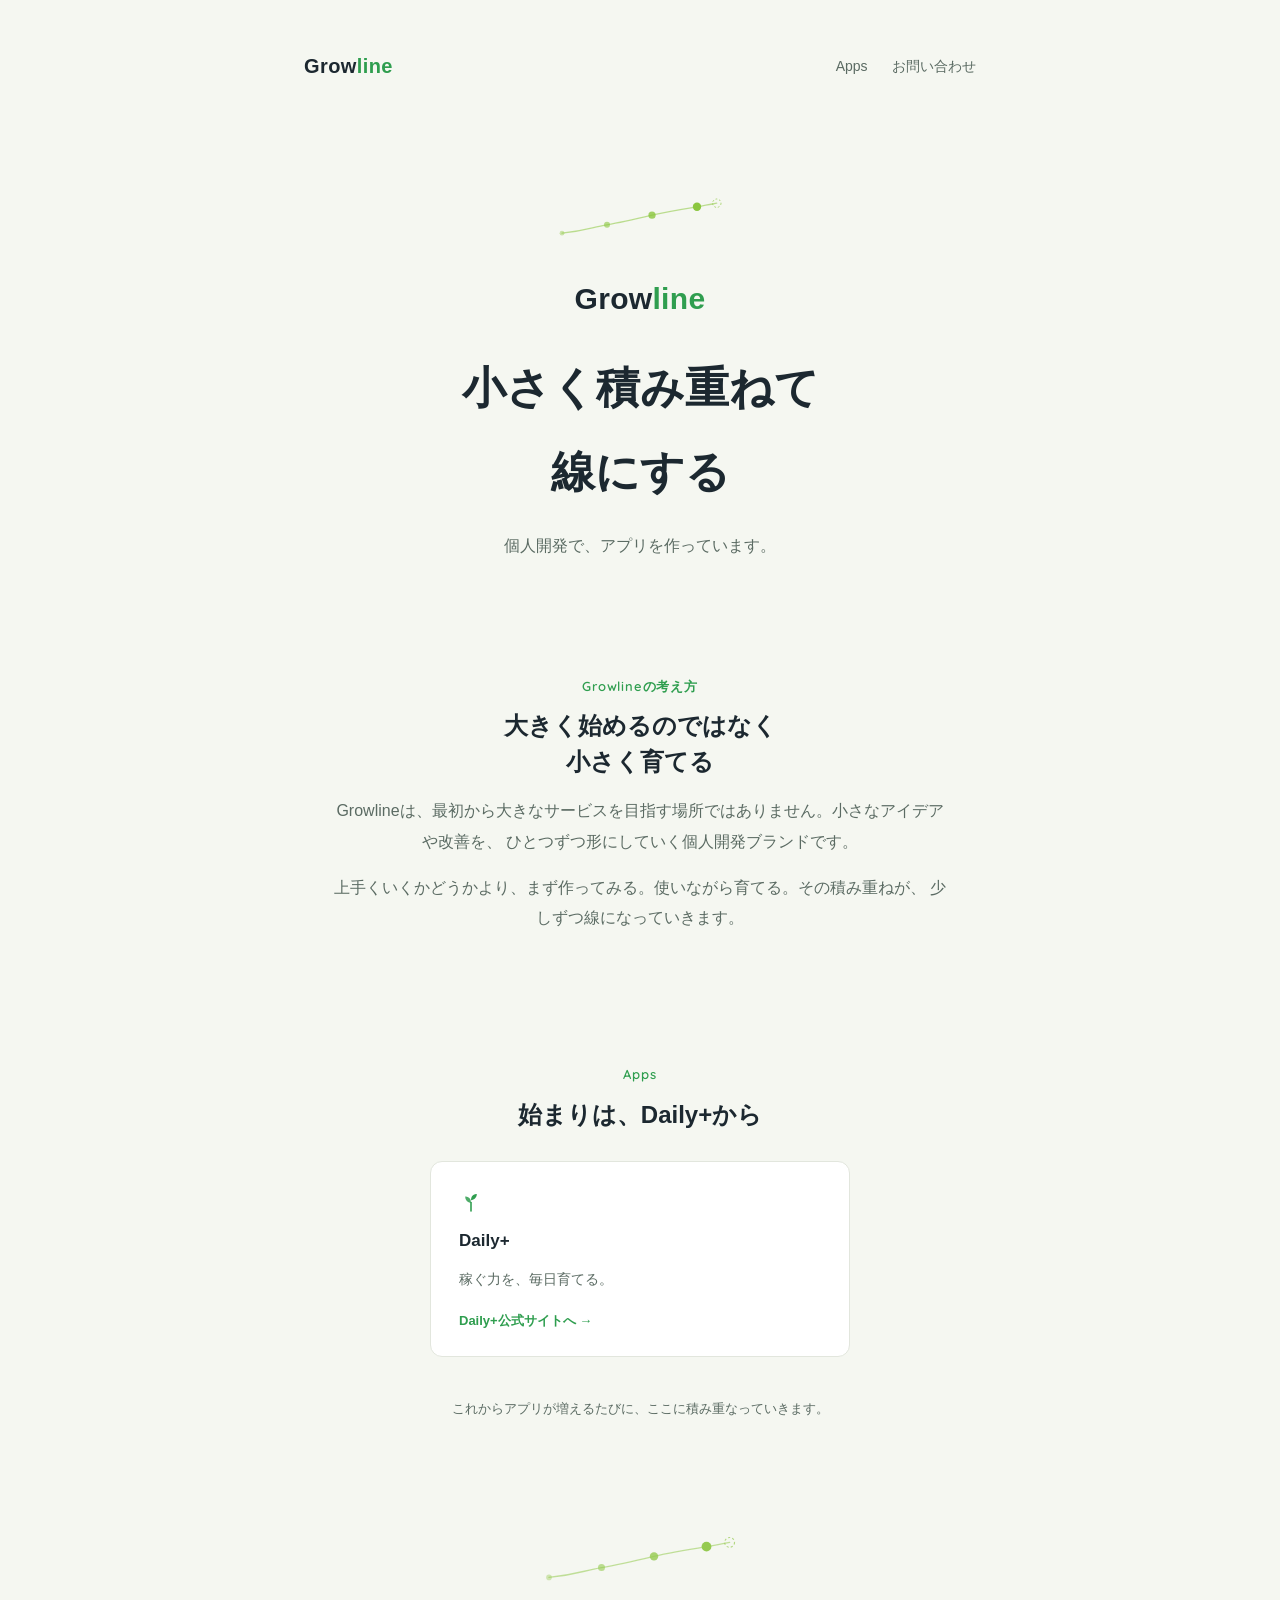
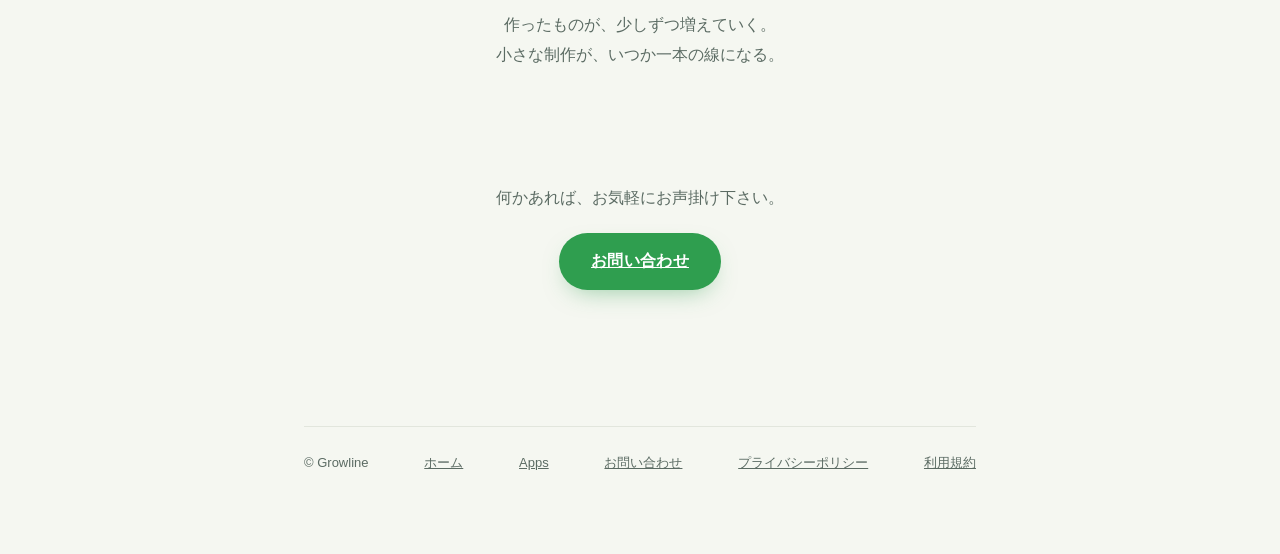
==== commit b9b721f4: "Daily+ページに積み上げセクション追加、AdMob記述の更新、文言微修正 - apps/daily-plus/: 「積み上げ」専用セクションを新設（今日の日給の直後に配置）。   Features" ====
--- a/index.html
+++ b/index.html
@@ -68,7 +68,7 @@
     <section class="gl-apps reveal" id="apps">
       <div class="section-inner" style="max-width:var(--width-landing); text-align:center;">
         <p class="eyebrow">Apps</p>
-        <h2>はじまりは、Daily+から</h2>
+        <h2>始まりは、Daily+から</h2>
         <div class="gl-app-grid">
           <a class="app-card gl-app-card" href="./apps/daily-plus/">
             <svg class="icon-sprout" aria-hidden="true"><use href="#icon-sprout"></use></svg>
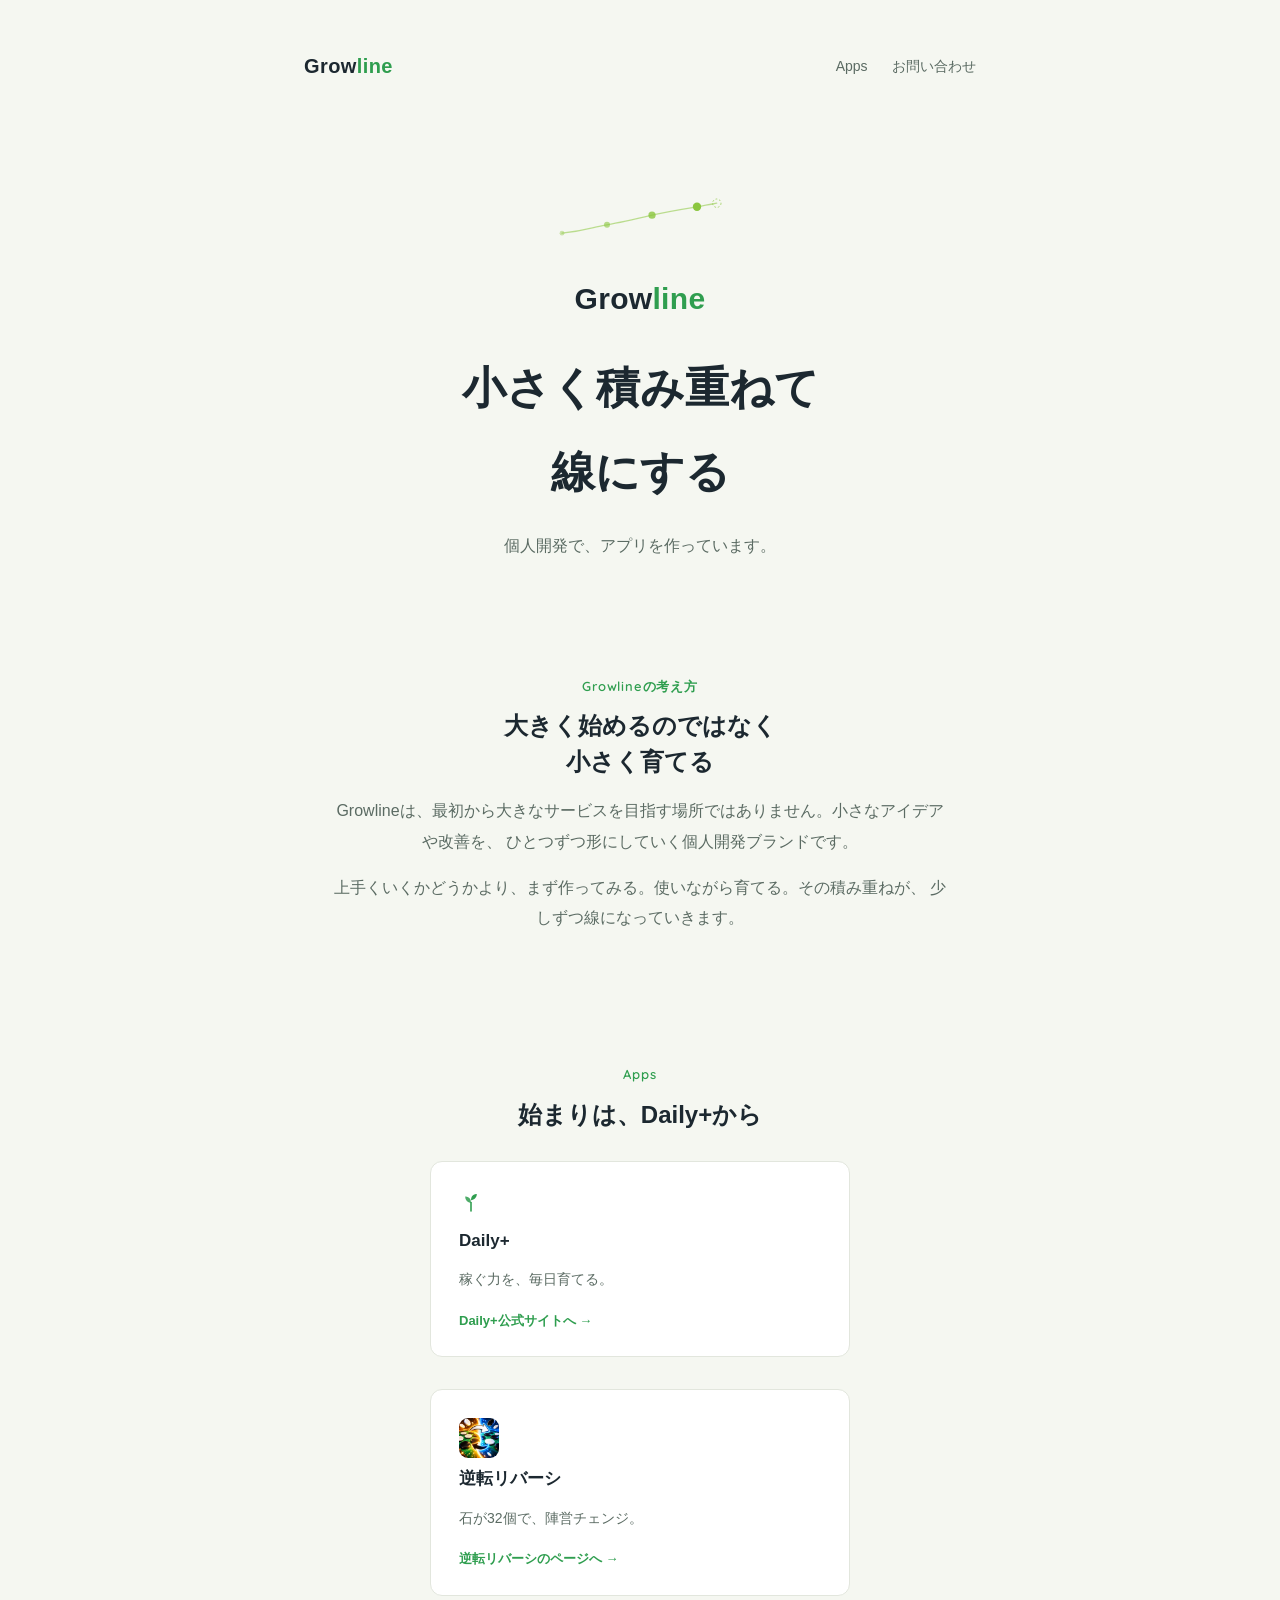
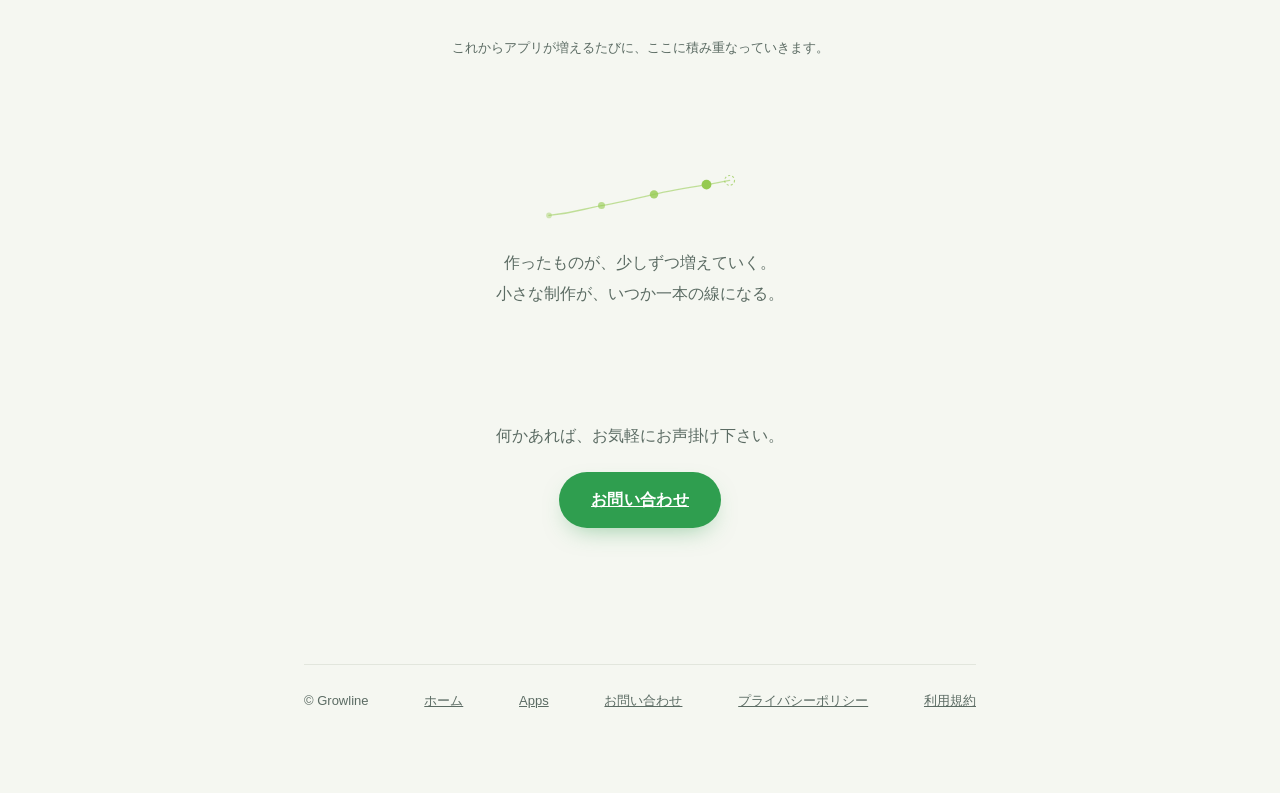
==== commit 24661770: "逆転リバーシの紹介・プライバシーポリシー・利用規約ページを追加 Co-Authored-By: Claude Opus 5.5 <noreply@anthropic.com>" ====
--- a/index.html
+++ b/index.html
@@ -1,6 +1,15 @@
 <!doctype html>
 <html lang="ja">
 <head>
+<!-- Google tag (gtag.js) -->
+<script async src="https://www.googletagmanager.com/gtag/js?id=G-E14W9MTELS"></script>
+<script>
+  window.dataLayer = window.dataLayer || [];
+  function gtag(){dataLayer.push(arguments);}
+  gtag('js', new Date());
+
+  gtag('config', 'G-E14W9MTELS');
+</script>
 <meta charset="utf-8">
 <meta name="viewport" content="width=device-width, initial-scale=1">
 <title>Growline</title>
@@ -76,6 +85,12 @@
             <p class="app-desc">稼ぐ力を、毎日育てる。</p>
             <span class="gl-app-link">Daily+公式サイトへ &rarr;</span>
           </a>
+          <a class="app-card gl-app-card" href="./apps/reverse-reversi/">
+            <img src="./apps/reverse-reversi/assets/icon.png" alt="" width="40" height="40" style="border-radius:9px;">
+            <div class="app-name">逆転リバーシ</div>
+            <p class="app-desc">石が32個で、陣営チェンジ。</p>
+            <span class="gl-app-link">逆転リバーシのページへ &rarr;</span>
+          </a>
         </div>
         <p class="gl-apps-note">これからアプリが増えるたびに、ここに積み重なっていきます。</p>
       </div>
--- a/assets/css/style.css
+++ b/assets/css/style.css
@@ -359,6 +359,10 @@
   flex-shrink: 0;
 }
 
+.hero-title-accent {
+  color: var(--accent);
+}
+
 .hero-title {
   font-size: clamp(28px, 7vw, 40px);
   font-weight: 700;
@@ -402,34 +406,39 @@
   box-shadow: 0 10px 24px -10px rgba(47, 158, 79, 0.5);
 }
 
-.btn-primary--soon {
+.btn-secondary {
+  display: inline-flex;
+  align-items: center;
+  justify-content: center;
+  padding: 14px 32px;
+  border-radius: 999px;
   background: var(--surface);
   color: var(--accent);
+  font-weight: 700;
+  font-size: 16px;
+  letter-spacing: 0.02em;
   border: 1.5px solid var(--accent);
   box-shadow: none;
-  cursor: default;
+}
+
+.hero-copy {
+  width: 100%;
 }
 
 .hero-visual {
   position: relative;
   display: flex;
   justify-content: center;
-}
-
-.phone-frame {
-  position: relative;
-  width: 220px;
-  border-radius: 30px;
-  overflow: hidden;
-  border: 6px solid var(--ink);
-  background: var(--ink);
-  box-shadow: 0 28px 52px -22px rgba(28, 40, 48, 0.4);
-}
-
-.phone-frame img {
+  min-width: 0;
+  width: 100%;
+}
+
+.hero-mockup {
   display: block;
   width: 100%;
+  max-width: 320px;
   height: auto;
+  min-width: 0;
 }
 
 @media (min-width: 760px) {
@@ -451,8 +460,12 @@
   .hero-cta {
     align-items: flex-start;
   }
-  .phone-frame {
-    width: 250px;
+  .hero-visual {
+    flex: 1;
+    min-width: 0;
+  }
+  .hero-mockup {
+    max-width: 380px;
   }
 }
 
@@ -469,6 +482,14 @@
   width: 100%;
   max-width: 260px;
   flex-shrink: 0;
+}
+
+.split .split-visual--illustrated {
+  max-width: 320px;
+}
+
+.split .split-visual--duo {
+  max-width: 420px;
 }
 
 .split .split-visual img {
@@ -500,6 +521,12 @@
   .split .split-body h2,
   .split .split-body p {
     margin-left: 0;
+  }
+  .split .split-visual--illustrated {
+    max-width: 380px;
+  }
+  .split .split-visual--duo {
+    max-width: 500px;
   }
 }
 
@@ -556,6 +583,77 @@
   color: var(--accent);
 }
 
+/* ---- ヒーローCTAを挟むマスコット ---- */
+
+.hero-cta-flanked {
+  display: flex;
+  align-items: center;
+  justify-content: center;
+  gap: 8px;
+  flex-wrap: wrap;
+  max-width: 100%;
+}
+
+.hero-mascot {
+  height: 56px;
+  width: auto;
+  flex-shrink: 0;
+  filter: drop-shadow(0 12px 20px rgba(28, 40, 48, 0.15));
+}
+
+.hero-cta-flanked .btn-primary {
+  width: 172px;
+  white-space: nowrap;
+}
+
+/* 極端に狭い旧型端末(iPhone SE 1st gen相当、幅320px級)のみ横並びが収まらないため縦積みにする */
+@media (max-width: 335px) {
+  .hero-cta-flanked {
+    flex-direction: column;
+  }
+}
+
+/* ---- タメルくん&ドパドパくん マスコット紹介 ---- */
+
+.mascot-duo {
+  display: grid;
+  grid-template-columns: repeat(2, 1fr);
+  gap: 24px 16px;
+  margin: 28px auto 24px;
+  max-width: 420px;
+}
+
+.mascot-card {
+  display: flex;
+  flex-direction: column;
+  align-items: center;
+}
+
+.mascot-img {
+  height: 150px;
+  width: auto;
+  max-width: 100%;
+  margin: 0 0 12px;
+  display: block;
+  filter: drop-shadow(0 16px 24px rgba(28, 40, 48, 0.15));
+}
+
+.mascot-card strong {
+  color: var(--ink);
+  font-size: 15px;
+  font-weight: 700;
+}
+
+.mascot-card span {
+  color: var(--ink-soft);
+  font-size: 13px;
+  margin-top: 2px;
+}
+
+.mascot .btn-secondary {
+  margin-top: 8px;
+}
+
 /* ---- Features ---- */
 
 .features .section-inner {
@@ -603,52 +701,6 @@
   }
 }
 
-/* ---- App Preview ---- */
-
-.app-preview .section-inner {
-  max-width: var(--width-landing);
-  text-align: center;
-}
-
-.preview-scroll {
-  display: flex;
-  gap: 16px;
-  overflow-x: auto;
-  padding: 28px 4px 12px;
-  scroll-snap-type: x mandatory;
-  -webkit-overflow-scrolling: touch;
-}
-
-.preview-item {
-  flex: 0 0 auto;
-  width: 190px;
-  scroll-snap-align: center;
-  text-align: center;
-}
-
-.preview-item img {
-  width: 100%;
-  height: auto;
-  display: block;
-  border-radius: 18px;
-  box-shadow: 0 18px 36px -20px rgba(28, 40, 48, 0.32);
-}
-
-.preview-item span {
-  display: block;
-  margin-top: 10px;
-  font-size: 13px;
-  color: var(--ink-soft);
-}
-
-@media (min-width: 760px) {
-  .preview-scroll {
-    overflow: visible;
-    flex-wrap: wrap;
-    justify-content: center;
-  }
-}
-
 /* ---- CTA (最終) ---- */
 
 .cta-final {
@@ -671,6 +723,16 @@
 @media (min-width: 760px) {
   .mobile-only {
     display: none;
+  }
+}
+
+.desktop-only {
+  display: none;
+}
+
+@media (min-width: 760px) {
+  .desktop-only {
+    display: inline;
   }
 }
 
